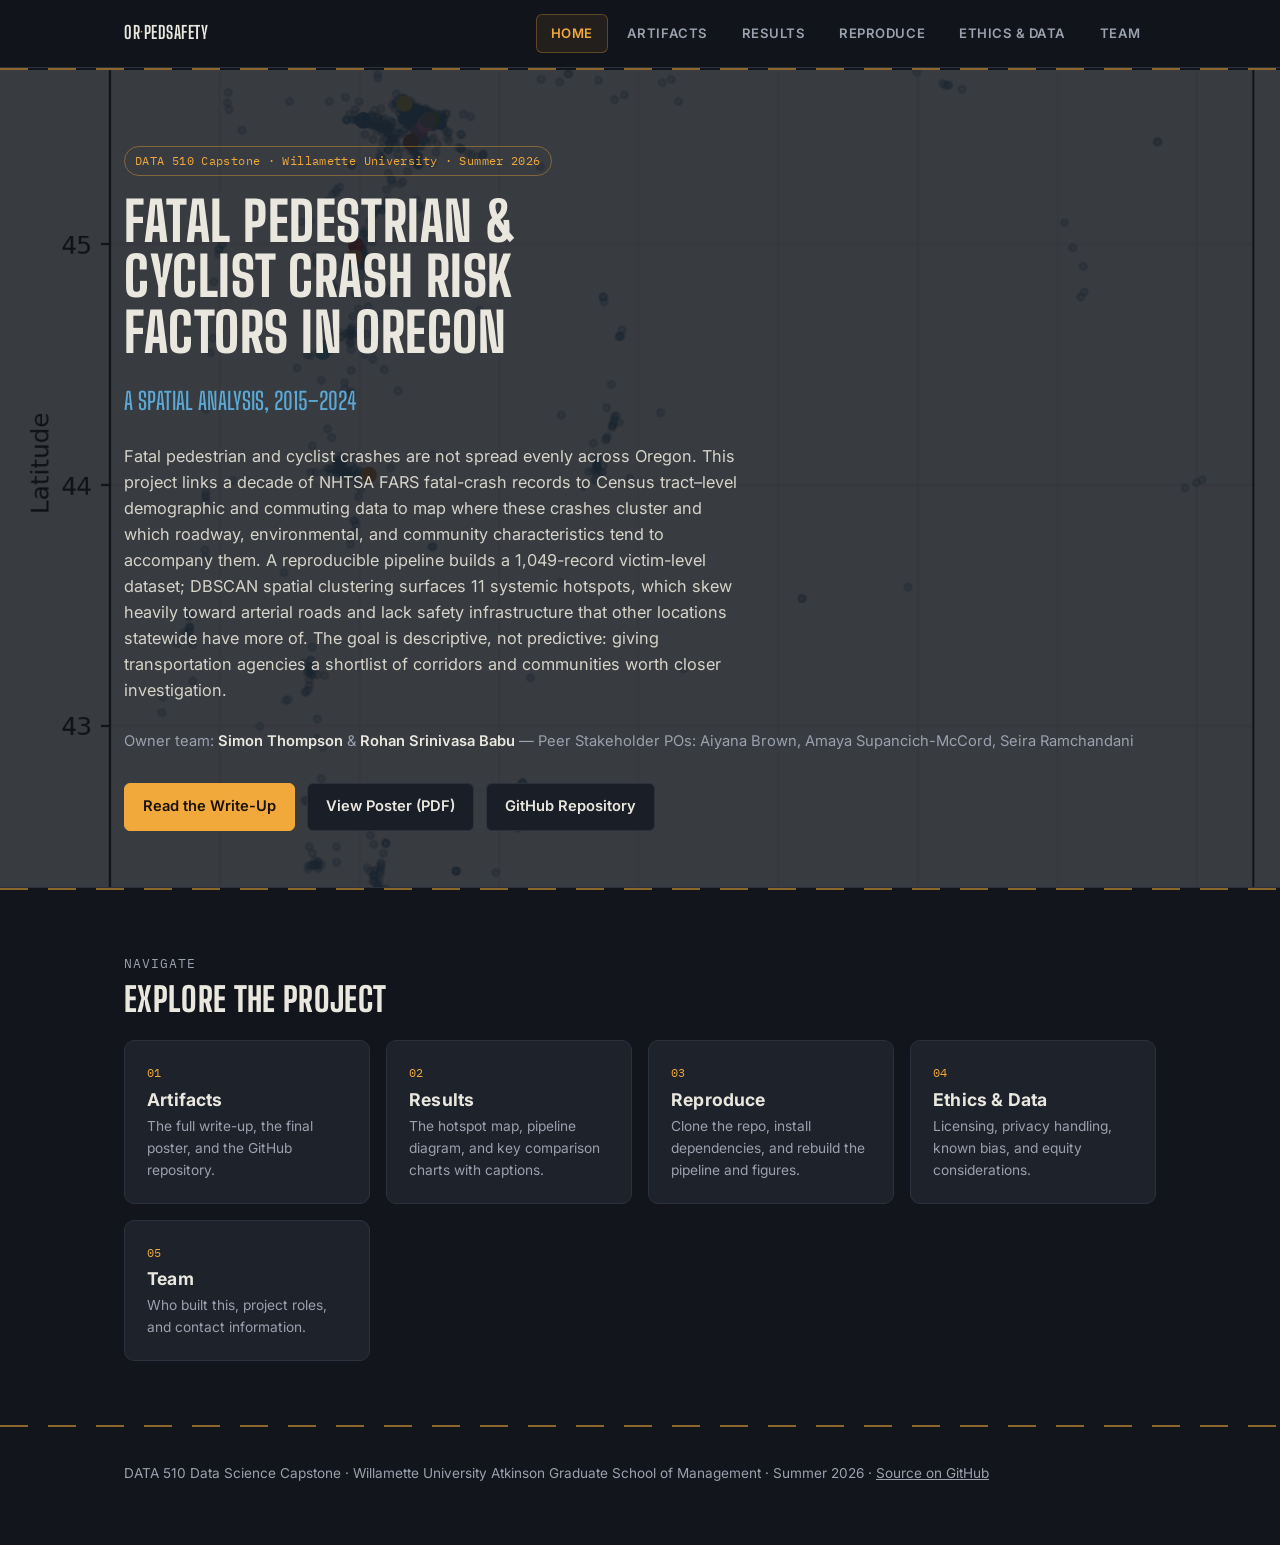
==== index.html @ 37c091a8 "Adding files for portfolio website" ====
<!DOCTYPE html>
<html lang="en">
<head>
<meta charset="UTF-8">
<meta name="viewport" content="width=device-width, initial-scale=1.0">
<title>Fatal Pedestrian and Cyclist Crash Risk Factors in Oregon</title>
<meta name="description" content="A DATA 510 capstone: spatial analysis of fatal pedestrian and cyclist crashes in Oregon, 2015–2024, using NHTSA FARS and Census ACS data.">
<link rel="preconnect" href="https://fonts.googleapis.com">
<link rel="preconnect" href="https://fonts.gstatic.com" crossorigin>
<link href="https://fonts.googleapis.com/css2?family=Big+Shoulders+Display:wght@600;700;800&family=Inter:wght@400;500;600;700&family=IBM+Plex+Mono:wght@400;500&display=swap" rel="stylesheet">
<link rel="stylesheet" href="style.css">
</head>
<body>

<nav>
  <div class="wrap">
    <a class="brand" href="index.html">OR<span>·</span>PedSafety</a>
    <div class="tabs">
      <a class="active" href="index.html">Home</a>
      <a href="artifacts.html">Artifacts</a>
      <a href="results.html">Results</a>
      <a href="reproduce.html">Reproduce</a>
      <a href="ethics.html">Ethics &amp; Data</a>
      <a href="team.html">Team</a>
    </div>
  </div>
</nav>

<div class="lane"></div>

<header class="hero">
  <div class="hero-bg"></div>
  <div class="wrap">
    <span class="eyebrow mono">DATA 510 Capstone · Willamette University · Summer 2026</span>
    <h1>Fatal Pedestrian &amp; Cyclist Crash Risk Factors in Oregon</h1>
    <div class="subtitle">A Spatial Analysis, 2015–2024</div>
    <p class="summary">
      Fatal pedestrian and cyclist crashes are not spread evenly across Oregon. This project links a decade of
      NHTSA FARS fatal-crash records to Census tract–level demographic and commuting data to map where these
      crashes cluster and which roadway, environmental, and community characteristics tend to accompany them.
      A reproducible pipeline builds a 1,049-record victim-level dataset; DBSCAN spatial clustering surfaces
      11 systemic hotspots, which skew heavily toward arterial roads and lack safety infrastructure that other
      locations statewide have more of. The goal is descriptive, not predictive: giving transportation agencies
      a shortlist of corridors and communities worth closer investigation.
    </p>
    <div class="team-line">Owner team: <strong>Simon Thompson</strong> &amp; <strong>Rohan Srinivasa Babu</strong> — Peer Stakeholder POs: Aiyana Brown, Amaya Supancich-McCord, Seira Ramchandani</div>
    <div class="cta-row">
      <a class="btn btn-primary" href="deliverables/M5-final-poster-and-writeup/final-writeup.html">Read the Write-Up</a>
      <a class="btn btn-outline" href="deliverables/M5-final-poster-and-writeup/Fatal Pedestrian Crash Analysis (Final Poster).pdf">View Poster (PDF)</a>
      <a class="btn btn-outline" href="https://github.com/S1mT/data510-OregonPedSafety">GitHub Repository</a>
    </div>
  </div>
</header>

<div class="lane"></div>

<section>
  <div class="wrap">
    <div class="section-label">Navigate</div>
    <h2>Explore the Project</h2>
    <div class="quick-cards">
      <a class="quick-card" href="artifacts.html">
        <div class="qnum mono">01</div>
        <h3>Artifacts</h3>
        <p>The full write-up, the final poster, and the GitHub repository.</p>
      </a>
      <a class="quick-card" href="results.html">
        <div class="qnum mono">02</div>
        <h3>Results</h3>
        <p>The hotspot map, pipeline diagram, and key comparison charts with captions.</p>
      </a>
      <a class="quick-card" href="reproduce.html">
        <div class="qnum mono">03</div>
        <h3>Reproduce</h3>
        <p>Clone the repo, install dependencies, and rebuild the pipeline and figures.</p>
      </a>
      <a class="quick-card" href="ethics.html">
        <div class="qnum mono">04</div>
        <h3>Ethics &amp; Data</h3>
        <p>Licensing, privacy handling, known bias, and equity considerations.</p>
      </a>
      <a class="quick-card" href="team.html">
        <div class="qnum mono">05</div>
        <h3>Team</h3>
        <p>Who built this, project roles, and contact information.</p>
      </a>
    </div>
  </div>
</section>

<div class="lane"></div>

<footer>
  <div class="wrap">
    DATA 510 Data Science Capstone · Willamette University Atkinson Graduate School of Management · Summer 2026 ·
    <a href="https://github.com/S1mT/data510-OregonPedSafety">Source on GitHub</a>
  </div>
</footer>

</body>
</html>
---- style.css ----
:root{
  --bg: #12151b;
  --bg-raised: #1a1e26;
  --bg-card: #1d222b;
  --line: #2b313d;
  --text: #e9e7de;
  --text-dim: #9aa1af;
  --amber: #f2a93b;
  --steel: #5aa9d6;
  --danger: #d9604a;
  --radius: 10px;
  --maxw: 1080px;
}
*{box-sizing:border-box;}
html{scroll-behavior:smooth;}
body{
  margin:0;
  background:var(--bg);
  color:var(--text);
  font-family:'Inter', system-ui, sans-serif;
  line-height:1.6;
  -webkit-font-smoothing:antialiased;
}
h1,h2,h3{
  font-family:'Big Shoulders Display', 'Inter', sans-serif;
  text-transform:uppercase;
  letter-spacing:0.01em;
  font-weight:800;
  margin:0 0 0.4em 0;
  line-height:1.02;
}
.mono{font-family:'IBM Plex Mono', monospace;}
a{color:var(--amber);}
img{max-width:100%; display:block;}

/* lane-marker divider — signature element */
.lane{
  height:2px;
  width:100%;
  background-image: repeating-linear-gradient(90deg, var(--amber) 0 28px, transparent 28px 48px);
  opacity:0.55;
  margin: 0;
}

.wrap{max-width:var(--maxw); margin:0 auto; padding:0 24px;}

/* nav / tabs */
nav{
  position:sticky; top:0; z-index:50;
  background:rgba(18,21,27,0.94);
  backdrop-filter:blur(6px);
  border-bottom:1px solid var(--line);
}
nav .wrap{
  display:flex; align-items:center; justify-content:space-between;
  padding:14px 24px;
  flex-wrap:wrap;
  gap:12px;
}
.brand{font-family:'Big Shoulders Display',sans-serif; font-weight:700; font-size:1.1rem; text-transform:uppercase; letter-spacing:0.03em; color:var(--text); text-decoration:none;}
.brand span{color:var(--amber);}
.tabs{display:flex; gap:4px; flex-wrap:wrap;}
.tabs a{
  color:var(--text-dim); text-decoration:none; font-size:0.82rem; font-weight:600;
  text-transform:uppercase; letter-spacing:0.04em;
  padding:8px 14px;
  border-radius:6px;
  border:1px solid transparent;
}
.tabs a:hover{color:var(--text); border-color:var(--line);}
.tabs a.active{color:var(--amber); background:rgba(242,169,59,0.08); border-color:rgba(242,169,59,0.3);}

/* page header (non-home pages) */
.page-header{padding:52px 0 36px 0; border-bottom:1px solid var(--line);}
.page-header .section-label{margin-bottom:10px;}
.page-header h1{font-size:clamp(1.8rem,4vw,2.6rem); max-width:22ch;}
.page-header p.lede{color:var(--text-dim); max-width:60ch; font-size:1rem; margin-top:12px;}

/* hero (home only) */
.hero{position:relative; padding:76px 0 56px 0; overflow:hidden; border-bottom:1px solid var(--line);}
.hero-bg{
  position:absolute; inset:0;
  background-image:url('deliverables/M5-final-poster-and-writeup/figures/statewide_systemic_hotspots.png');
  background-size:cover; background-position:center;
  opacity:0.16; filter:saturate(0.6);
}
.hero .wrap{position:relative; z-index:2;}
.eyebrow{
  display:inline-block; font-family:'IBM Plex Mono',monospace; font-size:0.78rem; color:var(--amber);
  border:1px solid rgba(242,169,59,0.4); padding:4px 10px; border-radius:999px; margin-bottom:18px; letter-spacing:0.03em;
}
.hero h1{font-size:clamp(2.1rem, 5vw, 3.4rem); max-width:16ch;}
.hero .subtitle{
  font-family:'Big Shoulders Display',sans-serif; font-weight:600; color:var(--steel);
  font-size:clamp(1.1rem,2.4vw,1.5rem); text-transform:uppercase; margin-bottom:22px;
}
.hero p.summary{max-width:62ch; color:#d6d3c8; font-size:1.02rem; margin-bottom:26px;}
.team-line{color:var(--text-dim); font-size:0.92rem; margin-bottom:30px;}
.team-line strong{color:var(--text); font-weight:600;}

.cta-row{display:flex; gap:12px; flex-wrap:wrap;}
.btn{
  display:inline-flex; align-items:center; gap:8px; padding:11px 18px; border-radius:6px;
  text-decoration:none; font-weight:600; font-size:0.92rem; border:1px solid var(--line);
  transition:transform 0.12s ease, border-color 0.12s ease;
}
.btn:hover{transform:translateY(-1px);}
.btn-primary{background:var(--amber); color:#1a1207; border-color:var(--amber);}
.btn-outline{color:var(--text); border-color:var(--line); background:var(--bg-raised);}
.btn-outline:hover{border-color:var(--steel); color:var(--steel);}

section{padding:64px 0;}
.section-label{
  font-family:'IBM Plex Mono',monospace; color:var(--text-dim); font-size:0.8rem;
  letter-spacing:0.08em; text-transform:uppercase; margin-bottom:8px;
}
section h2{font-size:clamp(1.5rem,3vw,2.1rem); margin-bottom:24px;}

/* index/home quick-nav cards */
.quick-cards{display:grid; grid-template-columns:repeat(auto-fit, minmax(220px,1fr)); gap:16px;}
.quick-card{
  background:var(--bg-card); border:1px solid var(--line); border-radius:var(--radius);
  padding:22px; text-decoration:none; display:block; transition:border-color 0.12s ease, transform 0.12s ease;
}
.quick-card:hover{border-color:var(--steel); transform:translateY(-2px);}
.quick-card .qnum{font-family:'IBM Plex Mono',monospace; color:var(--amber); font-size:0.76rem;}
.quick-card h3{font-size:1.1rem; margin:8px 0 6px 0; text-transform:none; font-family:'Inter',sans-serif; font-weight:700; color:var(--text);}
.quick-card p{color:var(--text-dim); font-size:0.86rem; margin:0;}

/* artifact cards */
.cards{display:grid; grid-template-columns:repeat(auto-fit, minmax(230px,1fr)); gap:16px;}
.card{background:var(--bg-card); border:1px solid var(--line); border-radius:var(--radius); padding:22px;}
.card .tag{font-family:'IBM Plex Mono',monospace; font-size:0.72rem; color:var(--amber); text-transform:uppercase; letter-spacing:0.05em;}
.card h3{font-size:1.15rem; margin:8px 0 8px 0; text-transform:none; font-family:'Inter',sans-serif; font-weight:700;}
.card p{color:var(--text-dim); font-size:0.92rem; margin:0 0 16px 0;}
.card-links{display:flex; gap:14px; flex-wrap:wrap;}
.card-links a{font-size:0.88rem; font-weight:600; text-decoration:none;}
.card-links a:hover{text-decoration:underline;}

/* results grid */
.results-grid{display:grid; grid-template-columns:repeat(auto-fit, minmax(280px,1fr)); gap:20px;}
.fig{background:var(--bg-card); border:1px solid var(--line); border-radius:var(--radius); overflow:hidden;}
.fig img{background:#fff;}
.fig .cap{padding:14px 16px;}
.fig .cap .num{font-family:'IBM Plex Mono',monospace; color:var(--amber); font-size:0.76rem;}
.fig .cap p{margin:4px 0 0 0; color:var(--text-dim); font-size:0.88rem;}
.fig.wide{grid-column:1 / -1;}

/* steps */
.steps{display:flex; flex-direction:column; gap:0;}
.step{display:grid; grid-template-columns:44px 1fr; gap:16px; padding:18px 0; border-top:1px solid var(--line);}
.step:last-child{border-bottom:1px solid var(--line);}
.step-num{font-family:'Big Shoulders Display',sans-serif; font-size:1.6rem; font-weight:700; color:var(--steel);}
.step h3{font-size:1rem; text-transform:none; font-family:'Inter',sans-serif; font-weight:700; margin-bottom:6px;}
.step p{color:var(--text-dim); font-size:0.92rem; margin:0 0 8px 0;}
pre{
  background:#0d1015; border:1px solid var(--line); border-radius:6px; padding:12px 14px;
  overflow-x:auto; font-family:'IBM Plex Mono',monospace; font-size:0.82rem; color:#c9d6e3; margin:8px 0 0 0;
}

/* ethics */
.ethics-grid{display:grid; grid-template-columns:repeat(auto-fit, minmax(240px,1fr)); gap:16px;}
.ethics-card{background:var(--bg-card); border:1px solid var(--line); border-radius:var(--radius); padding:20px;}
.ethics-card h3{font-size:1rem; text-transform:none; font-family:'Inter',sans-serif; font-weight:700; margin-bottom:8px; color:var(--steel);}
.ethics-card p{color:var(--text-dim); font-size:0.9rem; margin:0;}
.badge{display:inline-block; font-family:'IBM Plex Mono',monospace; font-size:0.72rem; background:rgba(90,169,214,0.12); color:var(--steel); border:1px solid rgba(90,169,214,0.3); padding:3px 8px; border-radius:4px; margin-bottom:10px;}

/* team */
table{width:100%; border-collapse:collapse; font-size:0.92rem;}
th{
  text-align:left; font-family:'IBM Plex Mono',monospace; font-size:0.75rem; color:var(--text-dim);
  text-transform:uppercase; letter-spacing:0.05em; padding:10px 12px; border-bottom:1px solid var(--line);
}
td{padding:12px; border-bottom:1px solid var(--line); color:var(--text);}
td.role{color:var(--text-dim);}
td a{text-decoration:none;}
td a:hover{text-decoration:underline;}

footer{padding:36px 0 60px 0; color:var(--text-dim); font-size:0.85rem;}
footer a{color:var(--text-dim);}
footer a:hover{color:var(--amber);}

@media (prefers-reduced-motion: reduce){ html{scroll-behavior:auto;} }
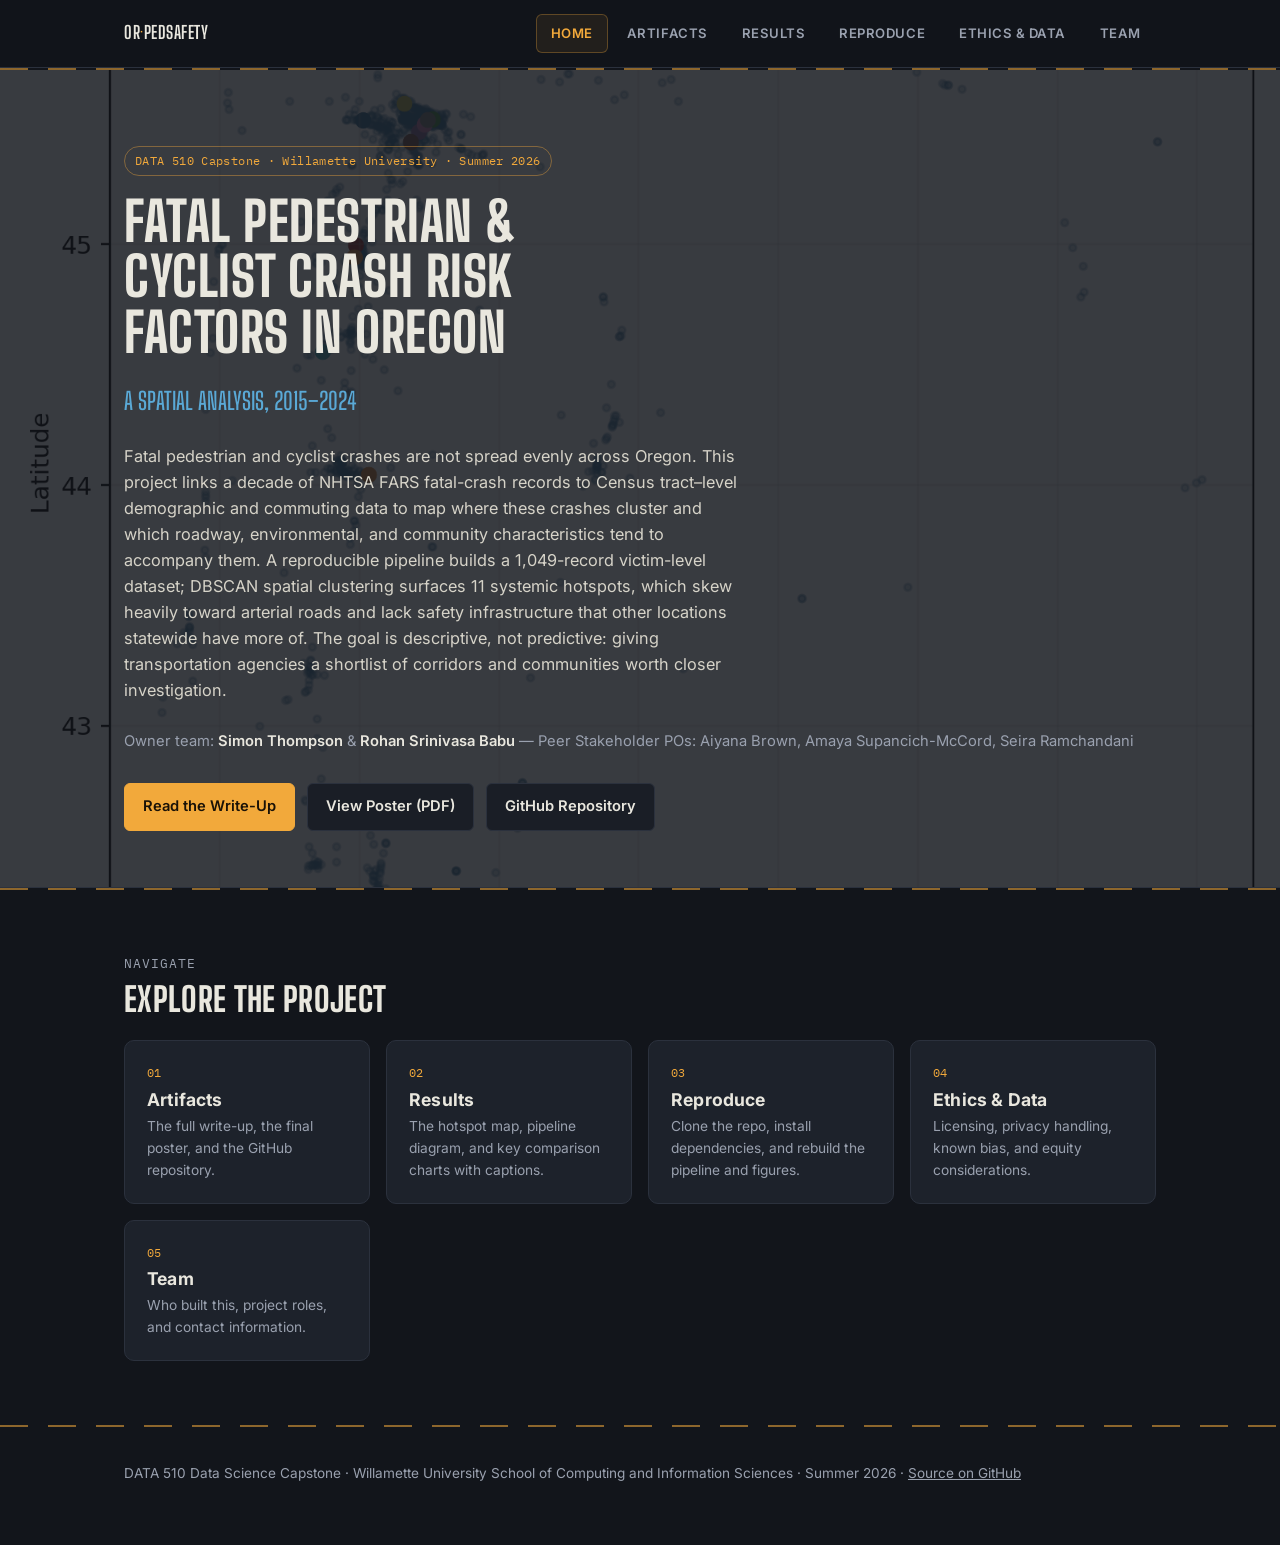
==== commit 6ccaa866: "Update footer information" ====
--- a/index.html
+++ b/index.html
@@ -92,7 +92,7 @@
 
 <footer>
   <div class="wrap">
-    DATA 510 Data Science Capstone · Willamette University Atkinson Graduate School of Management · Summer 2026 ·
+    DATA 510 Data Science Capstone · Willamette University School of Computing and Information Sciences · Summer 2026 ·
     <a href="https://github.com/S1mT/data510-OregonPedSafety">Source on GitHub</a>
   </div>
 </footer>
